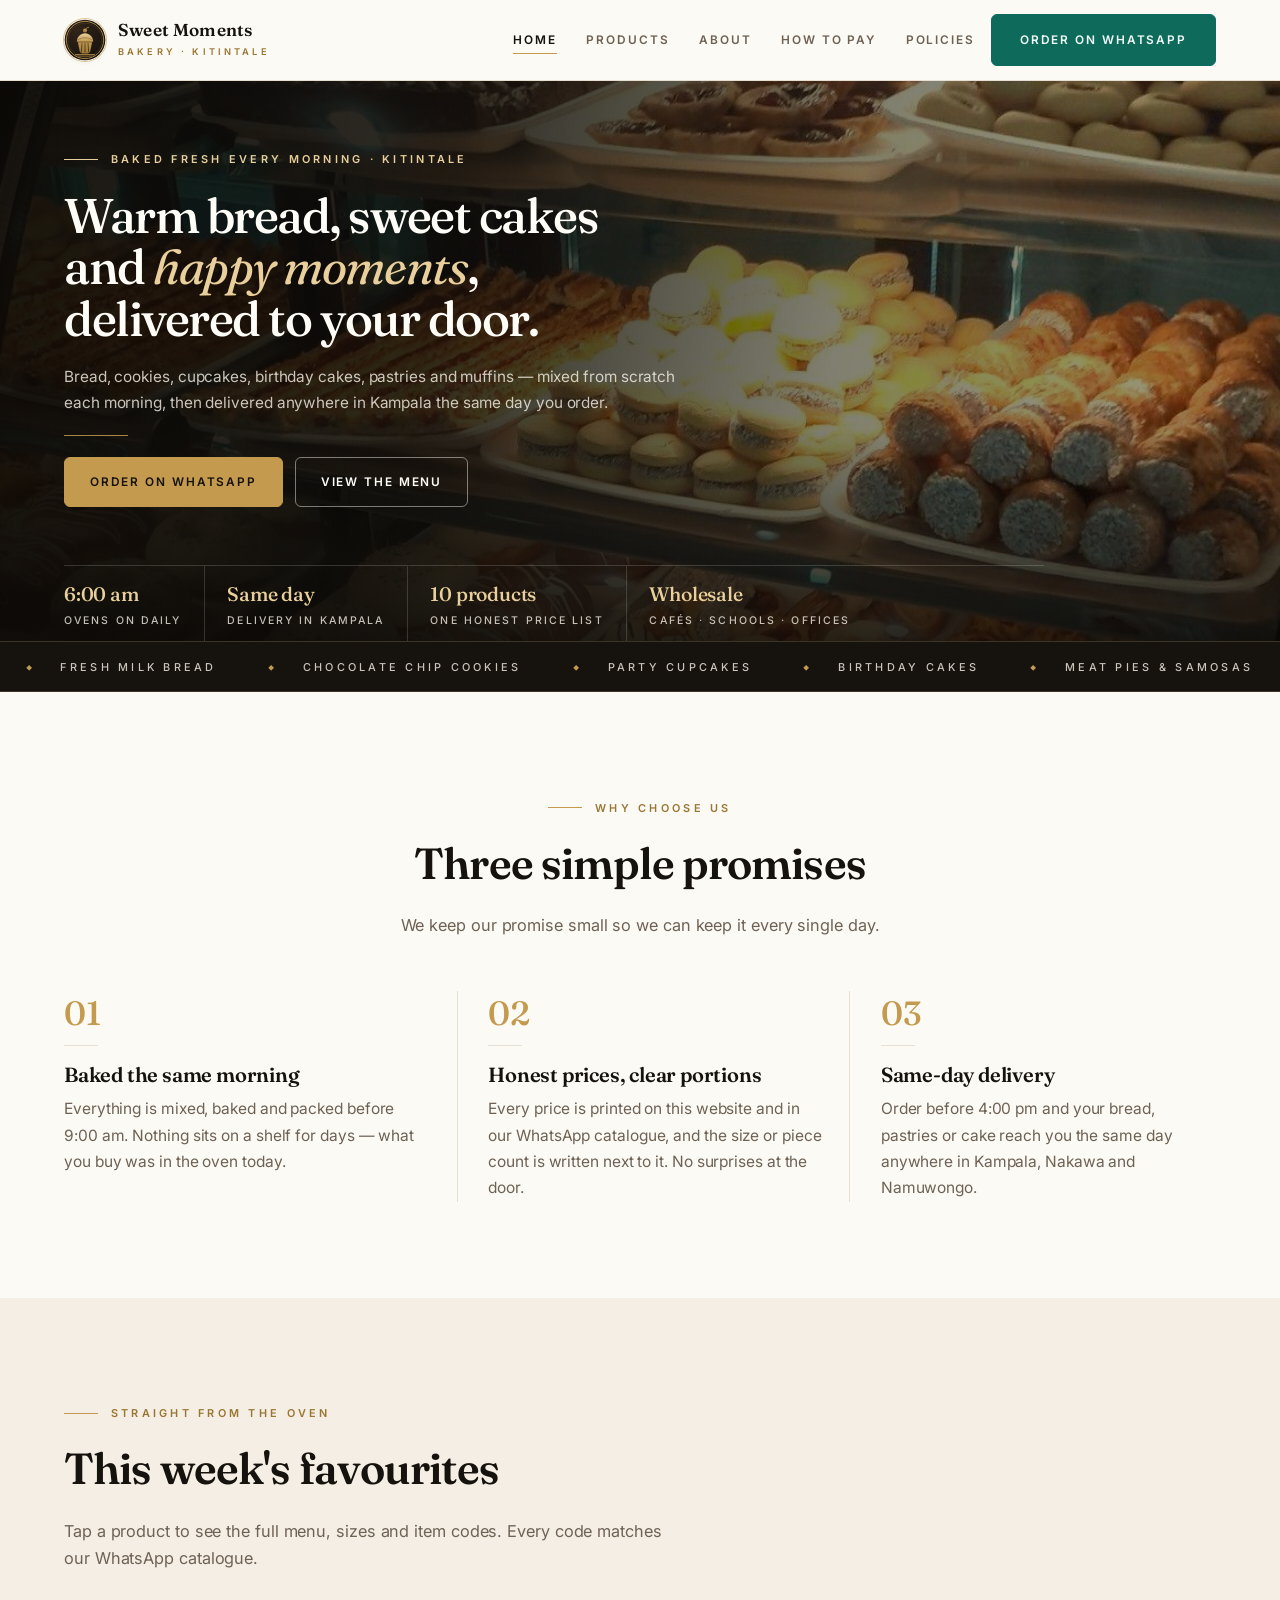
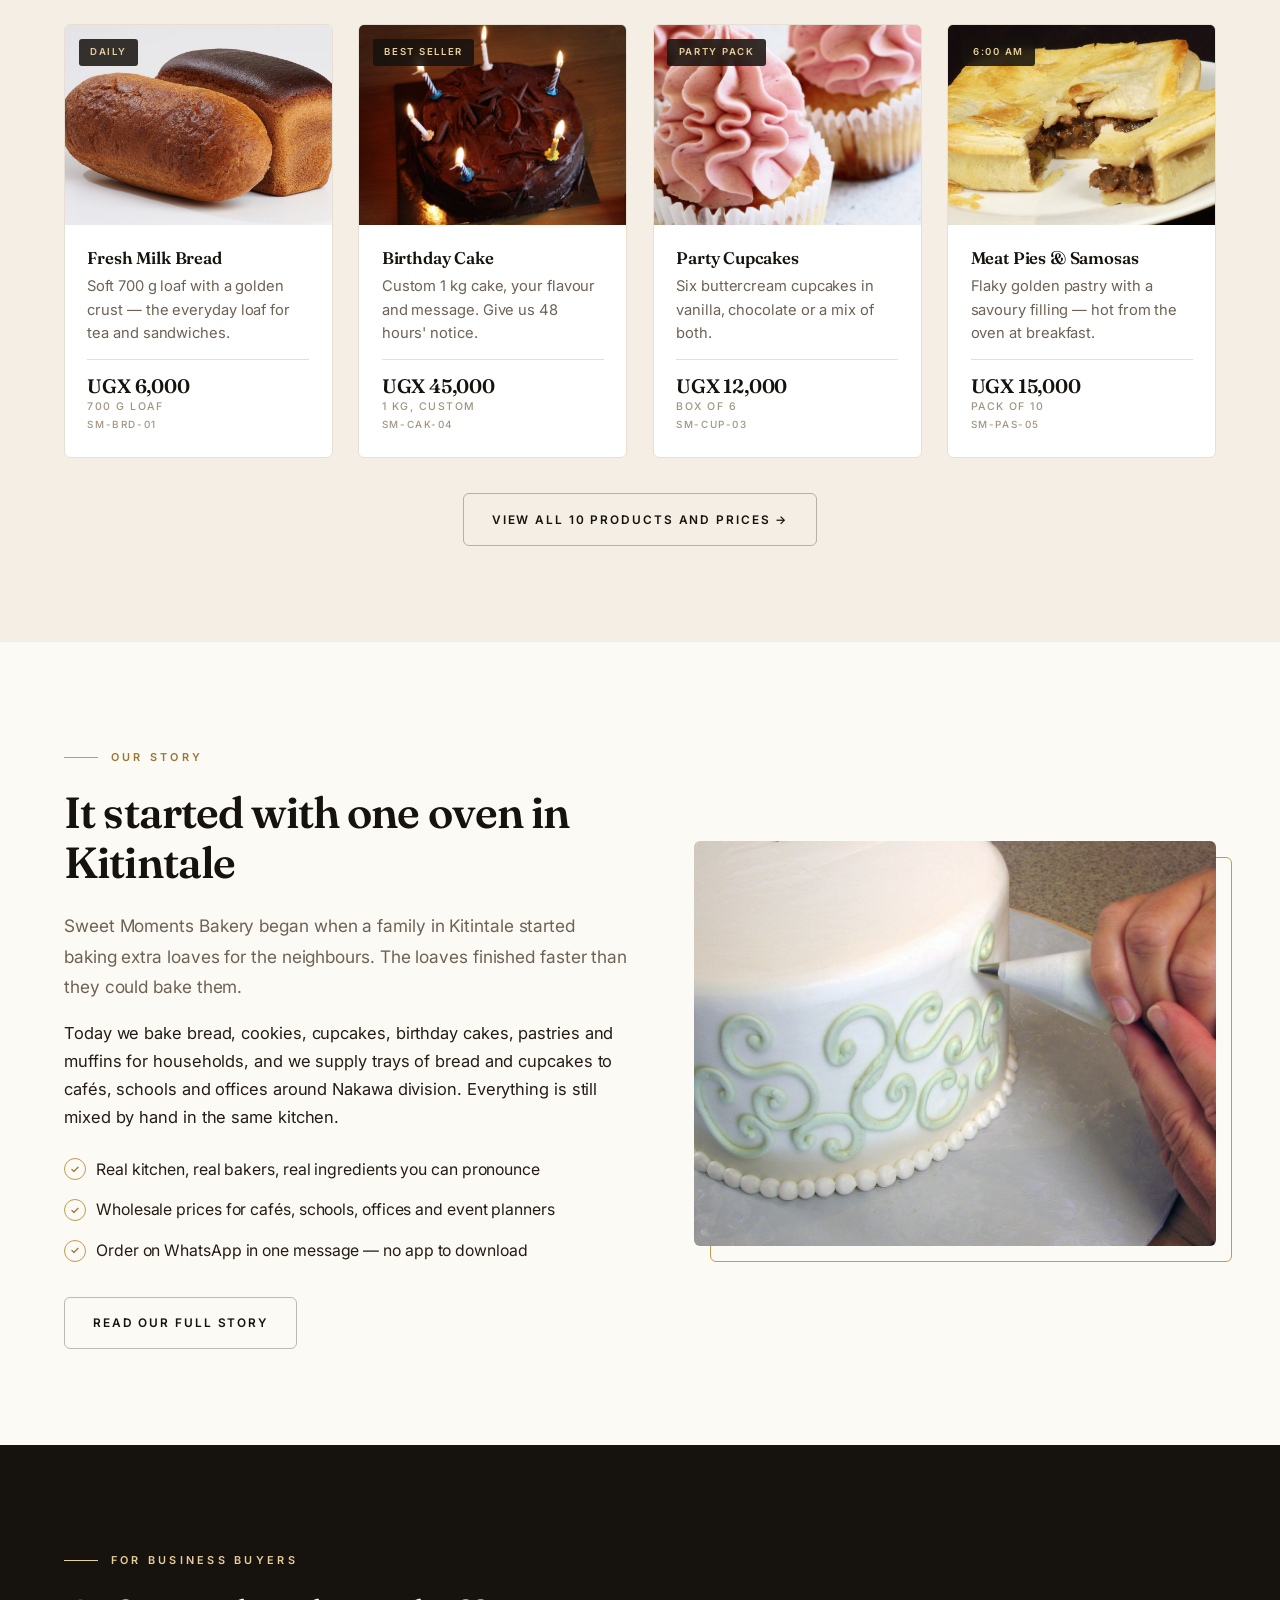
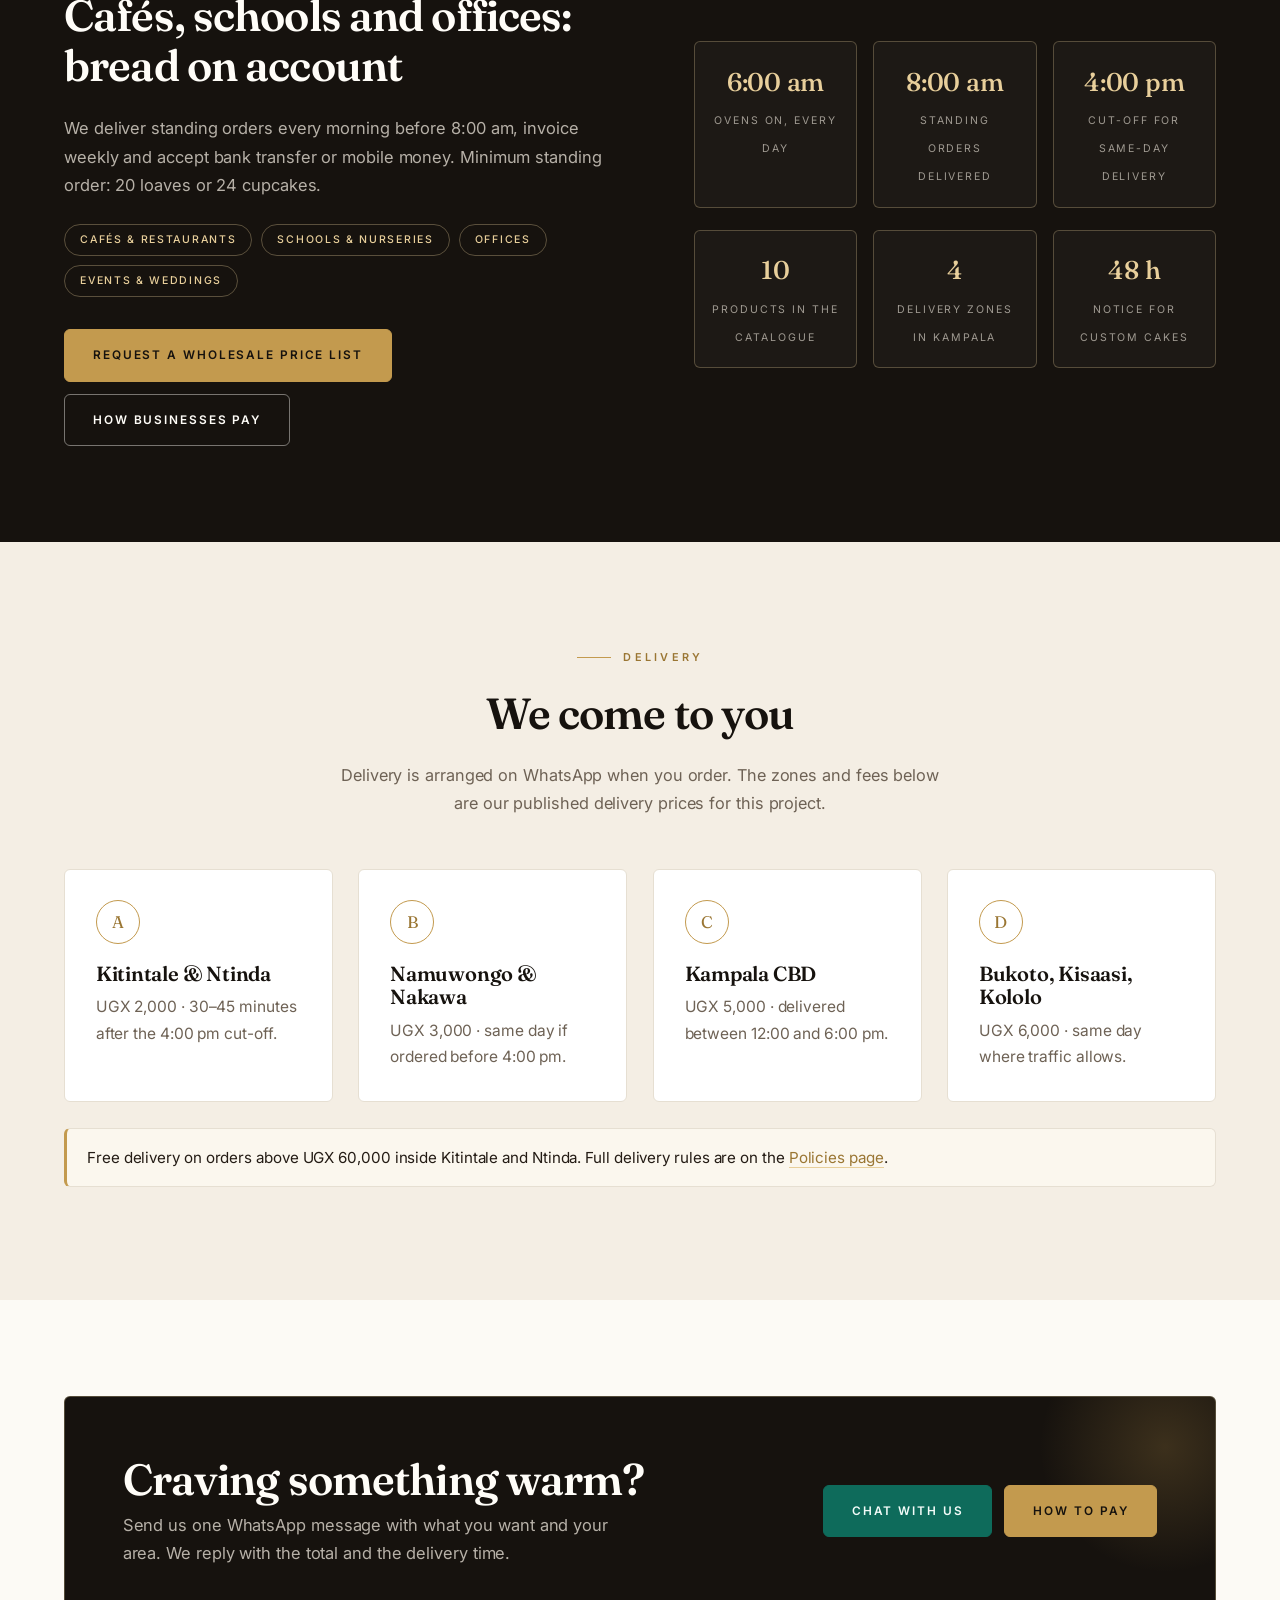
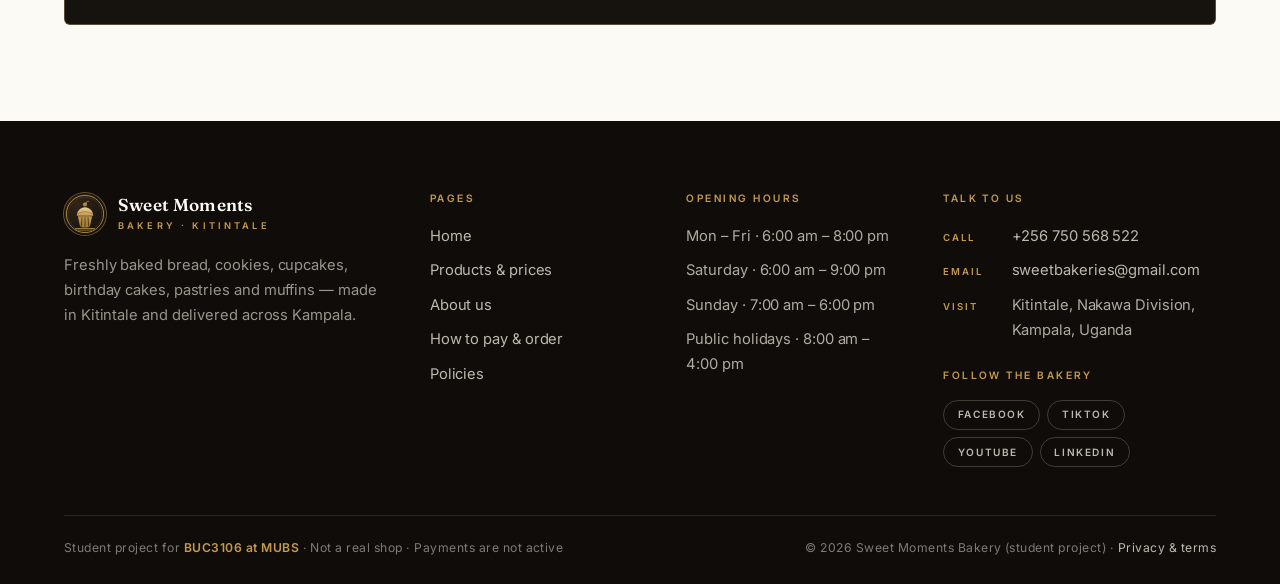
==== index.html @ cf7ef5d5 "Sweet Moments Bakery - BUC3106 capstone website (5 pages, CSS only)" ====
<!DOCTYPE html>
<!-- ============================================================
     SWEET MOMENTS BAKERY - HOME PAGE (index.html)
     Part of the BUC3106 E-Commerce Capstone Project, MUBS.
     Built with HTML + CSS only - no JavaScript.
     Styles live in style.css (linked in the <head> below).
============================================================ -->
<html lang="en">
<head>
  <meta charset="UTF-8">
  <meta name="viewport" content="width=device-width, initial-scale=1">
  <title>Sweet Moments Bakery | Fresh Bread, Cakes &amp; Pastries in Kitintale, Kampala</title>
  <meta name="description" content="Sweet Moments Bakery bakes fresh bread, cookies, cupcakes, birthday cakes, pastries and muffins daily in Kitintale, Kampala. Order on WhatsApp - delivery same day. Student project for BUC3106 at MUBS.">
  <link rel="icon" type="image/svg+xml" href="logo.svg">
  <!-- Google Fonts: Fraunces (display) + Inter (interface) -->
  <link rel="preconnect" href="https://fonts.googleapis.com">
  <link rel="preconnect" href="https://fonts.gstatic.com" crossorigin>
  <link href="https://fonts.googleapis.com/css2?family=Fraunces:ital,opsz,wght@0,9..144,400;0,9..144,500;0,9..144,600;1,9..144,400&family=Inter:wght@400;500;600;700&display=swap" rel="stylesheet">
  <!-- The one stylesheet for the whole site -->
  <link rel="stylesheet" href="style.css">
</head>
<body>

  <!-- ============ HEADER (same on all five pages) ============ -->
  <header class="header">
    <div class="container header__inner">
      <a class="brand" href="index.html">
        <img class="brand__mark" src="logo.svg" alt="Sweet Moments Bakery">
        <span><span class="brand__name">Sweet Moments</span><span class="brand__sub">Bakery · Kitintale</span></span>
      </a>

      <!-- Checkbox + label = mobile menu button, no JavaScript needed -->
      <input type="checkbox" id="nav-toggle" class="nav-toggle">
      <label for="nav-toggle" class="nav-toggle-label" aria-label="Open menu"><span class="burger"></span></label>

      <nav class="nav" aria-label="Main menu">
        <a href="index.html" class="active">Home</a>
        <a href="products.html">Products</a>
        <a href="about.html">About</a>
        <a href="pay.html">How to Pay</a>
        <a href="policies.html">Policies</a>
        <a class="btn btn--wa" href="https://wa.me/256750568522?text=Hello%20Sweet%20Moments%20Bakery%2C%20I%20would%20like%20to%20place%20an%20order" target="_blank" rel="noopener">Order on WhatsApp</a>
      </nav>
    </div>
  </header>

  <main>

    <!-- ============ HERO ============ -->
    <section class="hero">
      <img class="hero__bg" src="images/banner.jpg" alt="The Sweet Moments Bakery display case filled with fresh pastries, doughnuts and cream buns">
      <div class="container">
        <div class="hero__inner">
          <span class="eyebrow hero__eyebrow">Baked fresh every morning · Kitintale</span>
          <h1>Warm bread, sweet cakes and <em>happy moments</em>, delivered to your door.</h1>
          <p class="hero__lead">Bread, cookies, cupcakes, birthday cakes, pastries and muffins — mixed from scratch each morning, then delivered anywhere in Kampala the same day you order.</p>
          <div class="hero__rule"></div>

          <div class="btn-row">
            <a class="btn btn--gold" href="https://wa.me/256750568522?text=Hello%20Sweet%20Moments%20Bakery%2C%20I%20would%20like%20to%20place%20an%20order" target="_blank" rel="noopener">Order on WhatsApp</a>
            <a class="btn btn--light" href="products.html">View the menu</a>
          </div>
        </div>

        <div class="hero__facts">
          <span><b>6:00 am</b>Ovens on daily</span>
          <span><b>Same day</b>Delivery in Kampala</span>
          <span><b>10 products</b>One honest price list</span>
          <span><b>Wholesale</b>Cafés · schools · offices</span>
        </div>
      </div>
    </section>

    <!-- ============ MOVING RIBBON ============ -->
    <div class="marquee" aria-hidden="true">
      <div class="marquee__track">
        <span>Fresh milk bread</span><span>Chocolate chip cookies</span><span>Party cupcakes</span><span>Birthday cakes</span><span>Meat pies &amp; samosas</span><span>Blueberry muffins</span><span>Warm mandazi</span><span>Red velvet cake</span>
        <span>Fresh milk bread</span><span>Chocolate chip cookies</span><span>Party cupcakes</span><span>Birthday cakes</span><span>Meat pies &amp; samosas</span><span>Blueberry muffins</span><span>Warm mandazi</span><span>Red velvet cake</span>
      </div>
    </div>

    <!-- ============ THREE REASONS TO CHOOSE US ============ -->
    <section class="section">
      <div class="container">
        <div class="section-head center">
          <span class="eyebrow">Why choose us</span>
          <h2>Three simple promises</h2>
          <p>We keep our promise small so we can keep it every single day.</p>
        </div>

        <div class="grid grid--features">
          <article class="feature">
            <span class="num">01</span>
            <h3>Baked the same morning</h3>
            <p>Everything is mixed, baked and packed before 9:00 am. Nothing sits on a shelf for days — what you buy was in the oven today.</p>
          </article>
          <article class="feature">
            <span class="num">02</span>
            <h3>Honest prices, clear portions</h3>
            <p>Every price is printed on this website and in our WhatsApp catalogue, and the size or piece count is written next to it. No surprises at the door.</p>
          </article>
          <article class="feature">
            <span class="num">03</span>
            <h3>Same-day delivery</h3>
            <p>Order before 4:00 pm and your bread, pastries or cake reach you the same day anywhere in Kampala, Nakawa and Namuwongo.</p>
          </article>
        </div>
      </div>
    </section>

    <!-- ============ FEATURED PRODUCTS ============ -->
    <section class="section section--sand">
      <div class="container">
        <div class="section-head">
          <span class="eyebrow">Straight from the oven</span>
          <h2>This week's favourites</h2>
          <p>Tap a product to see the full menu, sizes and item codes. Every code matches our WhatsApp catalogue.</p>
        </div>

        <div class="grid grid--4">
          <article class="product">
            <div class="product__media">
              <span class="product__tag">Daily</span>
              <img src="images/product1.jpg" alt="A sliced loaf of fresh milk bread on a wooden board" loading="lazy">
            </div>
            <div class="product__body">
              <h3>Fresh Milk Bread</h3>
              <p>Soft 700 g loaf with a golden crust — the everyday loaf for tea and sandwiches.</p>
              <div class="product__foot">
                <span class="price">UGX 6,000 <small>700 g loaf</small></span>
                <span class="code">SM-BRD-01</span>
              </div>
            </div>
          </article>

          <article class="product">
            <div class="product__media">
              <span class="product__tag">Best seller</span>
              <img src="images/product4.jpg" alt="A decorated birthday cake with chocolate drip and strawberries" loading="lazy">
            </div>
            <div class="product__body">
              <h3>Birthday Cake</h3>
              <p>Custom 1 kg cake, your flavour and message. Give us 48 hours' notice.</p>
              <div class="product__foot">
                <span class="price">UGX 45,000 <small>1 kg, custom</small></span>
                <span class="code">SM-CAK-04</span>
              </div>
            </div>
          </article>

          <article class="product">
            <div class="product__media">
              <span class="product__tag">Party pack</span>
              <img src="images/product3.jpg" alt="Six frosted cupcakes with swirled buttercream" loading="lazy">
            </div>
            <div class="product__body">
              <h3>Party Cupcakes</h3>
              <p>Six buttercream cupcakes in vanilla, chocolate or a mix of both.</p>
              <div class="product__foot">
                <span class="price">UGX 12,000 <small>box of 6</small></span>
                <span class="code">SM-CUP-03</span>
              </div>
            </div>
          </article>

          <article class="product">
            <div class="product__media">
              <span class="product__tag">6:00 am</span>
              <img src="images/product5.jpg" alt="Golden meat pies and samosas on a wooden board" loading="lazy">
            </div>
            <div class="product__body">
              <h3>Meat Pies &amp; Samosas</h3>
              <p>Flaky golden pastry with a savoury filling — hot from the oven at breakfast.</p>
              <div class="product__foot">
                <span class="price">UGX 15,000 <small>pack of 10</small></span>
                <span class="code">SM-PAS-05</span>
              </div>
            </div>
          </article>
        </div>

        <div class="btn-row" style="justify-content:center; margin-top:2.2rem;">
          <a class="btn btn--ghost" href="products.html">View all 10 products and prices →</a>
        </div>
      </div>
    </section>

    <!-- ============ OUR STORY (short) ============ -->
    <section class="section">
      <div class="container split">
        <div>
          <span class="eyebrow">Our story</span>
          <h2>It started with one oven in Kitintale</h2>
          <p class="lead">Sweet Moments Bakery began when a family in Kitintale started baking extra loaves for the neighbours. The loaves finished faster than they could bake them.</p>
          <p>Today we bake bread, cookies, cupcakes, birthday cakes, pastries and muffins for households, and we supply trays of bread and cupcakes to cafés, schools and offices around Nakawa division. Everything is still mixed by hand in the same kitchen.</p>
          <ul class="checklist">
            <li>Real kitchen, real bakers, real ingredients you can pronounce</li>
            <li>Wholesale prices for cafés, schools, offices and event planners</li>
            <li>Order on WhatsApp in one message — no app to download</li>
          </ul>
          <div class="btn-row">
            <a class="btn btn--ghost" href="about.html">Read our full story</a>
          </div>
        </div>
        <div class="frame">
          <img src="images/about.jpg" alt="A baker piping buttercream onto a birthday cake in the Sweet Moments kitchen">
        </div>
      </div>
    </section>

    <!-- ============ FOR BUSINESS CUSTOMERS ============ -->
    <section class="section section--ink">
      <div class="container">
        <div class="split">
          <div>
            <span class="eyebrow">For business buyers</span>
            <h2>Cafés, schools and offices: bread on account</h2>
            <p>We deliver standing orders every morning before 8:00 am, invoice weekly and accept bank transfer or mobile money. Minimum standing order: 20 loaves or 24 cupcakes.</p>
            <div class="badge-line">
              <span>Cafés &amp; restaurants</span>
              <span>Schools &amp; nurseries</span>
              <span>Offices</span>
              <span>Events &amp; weddings</span>
            </div>
            <div class="btn-row">
              <a class="btn btn--wa" href="https://wa.me/256750568522?text=Hello%20Sweet%20Moments%20Bakery%2C%20I%20would%20like%20a%20wholesale%20quotation" target="_blank" rel="noopener">Request a wholesale price list</a>
              <a class="btn btn--ghost" href="pay.html">How businesses pay</a>
            </div>
          </div>
          <div>
            <div class="stat-row">
              <div class="stat"><b>6:00 am</b><span>Ovens on, every day</span></div>
              <div class="stat"><b>8:00 am</b><span>Standing orders delivered</span></div>
              <div class="stat"><b>4:00 pm</b><span>Cut-off for same-day delivery</span></div>
            </div>
            <div class="stat-row">
              <div class="stat"><b>10</b><span>Products in the catalogue</span></div>
              <div class="stat"><b>4</b><span>Delivery zones in Kampala</span></div>
              <div class="stat"><b>48 h</b><span>Notice for custom cakes</span></div>
            </div>
          </div>
        </div>
      </div>
    </section>

    <!-- ============ DELIVERY ============ -->
    <section class="section section--sand">
      <div class="container">
        <div class="section-head center">
          <span class="eyebrow">Delivery</span>
          <h2>We come to you</h2>
          <p>Delivery is arranged on WhatsApp when you order. The zones and fees below are our published delivery prices for this project.</p>
        </div>
        <div class="grid grid--4">
          <article class="card"><span class="zone">A</span><h3>Kitintale &amp; Ntinda</h3><p>UGX 2,000 · 30–45 minutes after the 4:00 pm cut-off.</p></article>
          <article class="card"><span class="zone">B</span><h3>Namuwongo &amp; Nakawa</h3><p>UGX 3,000 · same day if ordered before 4:00 pm.</p></article>
          <article class="card"><span class="zone">C</span><h3>Kampala CBD</h3><p>UGX 5,000 · delivered between 12:00 and 6:00 pm.</p></article>
          <article class="card"><span class="zone">D</span><h3>Bukoto, Kisaasi, Kololo</h3><p>UGX 6,000 · same day where traffic allows.</p></article>
        </div>
        <p class="note" style="margin-top:1.6rem;">Free delivery on orders above UGX 60,000 inside Kitintale and Ntinda. Full delivery rules are on the <a href="policies.html">Policies page</a>.</p>
      </div>
    </section>

    <!-- ============ CALL TO ACTION ============ -->
    <section class="section">
      <div class="container">
        <div class="cta">
          <div>
            <h2>Craving something warm?</h2>
            <p>Send us one WhatsApp message with what you want and your area. We reply with the total and the delivery time.</p>
          </div>
          <div class="btn-row" style="margin-top:0;">
            <a class="btn btn--wa" href="https://wa.me/256750568522?text=Hello%20Sweet%20Moments%20Bakery%2C%20I%20would%20like%20to%20place%20an%20order" target="_blank" rel="noopener">Chat with us</a>
            <a class="btn btn--gold" href="pay.html">How to pay</a>
          </div>
        </div>
      </div>
    </section>

  </main>

  <!-- ============ FOOTER (same on all five pages) ============ -->
  <footer class="footer">
    <div class="container">
      <div class="footer__grid">
        <div>
          <a class="brand" href="index.html">
            <img class="brand__mark" src="logo.svg" alt="Sweet Moments Bakery">
            <span><span class="brand__name">Sweet Moments</span><span class="brand__sub">Bakery · Kitintale</span></span>
          </a>
          <p>Freshly baked bread, cookies, cupcakes, birthday cakes, pastries and muffins — made in Kitintale and delivered across Kampala.</p>
        </div>
        <div>
          <h4>Pages</h4>
          <ul>
            <li><a href="index.html">Home</a></li>
            <li><a href="products.html">Products &amp; prices</a></li>
            <li><a href="about.html">About us</a></li>
            <li><a href="pay.html">How to pay &amp; order</a></li>
            <li><a href="policies.html">Policies</a></li>
          </ul>
        </div>
        <div>
          <h4>Opening hours</h4>
          <ul>
            <li>Mon – Fri · 6:00 am – 8:00 pm</li>
            <li>Saturday · 6:00 am – 9:00 pm</li>
            <li>Sunday · 7:00 am – 6:00 pm</li>
            <li>Public holidays · 8:00 am – 4:00 pm</li>
          </ul>
        </div>
        <div>
          <h4>Talk to us</h4>
          <ul class="contact-list">
            <li><span class="k">Call</span> <a href="https://wa.me/256750568522" target="_blank" rel="noopener">+256 750 568 522</a></li>
            <li><span class="k">Email</span> <a href="mailto:sweetbakeries@gmail.com">sweetbakeries@gmail.com</a></li>
            <li><span class="k">Visit</span> Kitintale, Nakawa Division, Kampala, Uganda</li>
          </ul>
          <h4 class="spaced">Follow the bakery</h4>
          <div class="social-row">
            <a href="https://www.facebook.com/SweetMomentsBakeryUG" target="_blank" rel="noopener">Facebook</a>
            <a href="https://www.tiktok.com/@sweetmoments.ug" target="_blank" rel="noopener">TikTok</a>
            <a href="https://www.youtube.com/@SweetMomentsBakeryUG" target="_blank" rel="noopener">YouTube</a>
            <a href="https://www.linkedin.com/company/sweet-moments-bakery" target="_blank" rel="noopener">LinkedIn</a>
          </div>
        </div>
      </div>

      <div class="footer__bottom">
        <span>Student project for <strong>BUC3106 at MUBS</strong> · Not a real shop · Payments are not active</span>
        <span>© 2026 Sweet Moments Bakery (student project) · <a href="policies.html">Privacy &amp; terms</a></span>
      </div>
    </div>
  </footer>

</body>
</html>
---- style.css ----
/* =============================================================
   SWEET MOMENTS BAKERY — style.css  (premium design system)

   PALETTE      ink #16120E · espresso #241C15 · champagne gold #C39A4E
                ivory #FCFAF5 · sand #F4EEE4 · hairline #E6DFD2
   TYPE         Fraunces (display) · Inter (interface)
   STRUCTURE    1. Tokens  2. Base  3. Header  4. Buttons  5. Hero
                6. Sections & cards  7. Products  8. Tables  9. Pay
                10. Policies  11. CTA & footer  12. Responsive
   NO JAVASCRIPT anywhere in this site.
   ============================================================= */

/* ---------- 1. TOKENS ---------- */
:root {
  --ink: #16120e;
  --espresso: #241c15;
  --gold: #c39a4e;
  --gold-deep: #9a7633;
  --gold-soft: #e8cf9b;
  --ivory: #fcfaf5;
  --sand: #f4eee4;
  --white: #ffffff;
  --line: #e6dfd2;
  --line-dark: rgba(232, 207, 155, .28);
  --text: #241c15;
  --muted: #6e6255;
  --muted-light: #a2957f;
  --wa: #0e6b5b;
  --wa-hover: #128c7e;

  --radius: 6px;
  --shadow-sm: 0 2px 6px -2px rgba(22, 18, 14, .10);
  --shadow: 0 24px 50px -34px rgba(22, 18, 14, .55);
  --max: 1200px;

  --display: "Fraunces", "Playfair Display", Georgia, "Times New Roman", serif;
  --sans: "Inter", "Segoe UI", system-ui, -apple-system, Arial, sans-serif;
}

/* ---------- 2. BASE ---------- */
* { box-sizing: border-box; }

html { scroll-behavior: smooth; -webkit-text-size-adjust: 100%; }

body {
  margin: 0;
  background: var(--ivory);
  color: var(--text);
  font-family: var(--sans);
  font-size: 16.5px;
  line-height: 1.7;
  font-weight: 400;
  letter-spacing: -0.005em;
  -webkit-font-smoothing: antialiased;
  text-rendering: optimizeLegibility;
}

img { max-width: 100%; display: block; }

a { color: inherit; text-decoration: none; }

h1, h2, h3, h4 {
  font-family: var(--display);
  color: var(--ink);
  font-weight: 600;
  line-height: 1.14;
  letter-spacing: -0.02em;
  margin: 0 0 .55em;
  font-variation-settings: "opsz" 40;
}
h1 { font-size: clamp(2.4rem, 5.2vw, 4.3rem); }
h2 { font-size: clamp(1.85rem, 3.4vw, 2.75rem); }
h3 { font-size: clamp(1.12rem, 1.6vw, 1.32rem); letter-spacing: -0.01em; }
p  { margin: 0 0 1.05rem; }

.container { width: min(var(--max), 90%); margin-inline: auto; }

.section { padding: clamp(64px, 7.5vw, 112px) 0; }
.section--sand { background: var(--sand); }
.section--ink { background: var(--ink); color: #efe8dd; }
.section--ink h2, .section--ink h3 { color: #fffdf8; }
.section--ink p { color: rgba(239, 232, 221, .74); }

/* eyebrow: gold small-caps with a leading rule */
.eyebrow {
  display: inline-flex;
  align-items: center;
  gap: .8rem;
  font-size: .68rem;
  letter-spacing: .3em;
  text-transform: uppercase;
  font-weight: 600;
  color: var(--gold-deep);
  margin-bottom: 1.35rem;
}
.eyebrow::before {
  content: "";
  width: 34px;
  height: 1px;
  background: var(--gold);
}
.section--ink .eyebrow { color: var(--gold-soft); }
.section--ink .eyebrow::before { background: var(--gold-soft); }
.center .eyebrow { justify-content: center; }

.section-head { max-width: 620px; margin-bottom: clamp(2rem, 4vw, 3.4rem); }
.section-head p { color: var(--muted); font-size: 1.02rem; margin-bottom: 0; }
.section--ink .section-head p { color: rgba(239, 232, 221, .72); }
.center { text-align: center; margin-inline: auto; }

.lead { font-size: 1.08rem; color: var(--muted); line-height: 1.75; }
.center .lead, .section-head.center { margin-inline: auto; }

/* numerals used instead of icons */
.num {
  display: block;
  font-family: var(--display);
  font-size: 2.1rem;
  font-weight: 500;
  color: var(--gold);
  line-height: 1;
  margin-bottom: 1.1rem;
  letter-spacing: 0;
}
.num::after {
  content: "";
  display: block;
  width: 34px;
  height: 1px;
  background: var(--line);
  margin-top: .85rem;
}
.section--ink .num::after { background: var(--line-dark); }

/* notes / chips */
.note {
  background: #fbf7ee;
  border: 1px solid var(--line);
  border-left: 3px solid var(--gold);
  border-radius: var(--radius);
  padding: 1rem 1.25rem;
  font-size: .95rem;
  color: var(--espresso);
}
.note a { color: var(--gold-deep); border-bottom: 1px solid var(--gold-soft); }
.section--ink .note {
  background: rgba(255, 255, 255, .05);
  border-color: var(--line-dark);
  border-left-color: var(--gold);
  color: #efe8dd;
}
.sample {
  display: inline-block;
  border: 1px solid var(--gold);
  color: var(--gold-deep);
  background: rgba(195, 154, 78, .08);
  font-size: .62rem;
  font-weight: 600;
  letter-spacing: .16em;
  text-transform: uppercase;
  padding: .1rem .45rem;
  border-radius: 3px;
  vertical-align: middle;
  line-height: 1.5;
}
.sample--alert { border-color: #c98b6b; color: #9c5334; background: rgba(201, 139, 107, .08); }

/* ---------- 3. HEADER ---------- */
.header {
  position: sticky;
  top: 0;
  z-index: 60;
  background: rgba(252, 250, 245, .88);
  backdrop-filter: saturate(180%) blur(14px);
  -webkit-backdrop-filter: saturate(180%) blur(14px);
  border-bottom: 1px solid var(--line);
}
.header__inner {
  display: flex;
  align-items: center;
  gap: 1.2rem;
  padding: .85rem 0;
  min-height: 72px;
}
.brand {
  display: flex;
  align-items: center;
  gap: .75rem;
  color: var(--ink);
}
.brand__mark {
  width: 42px;
  height: 42px;
  flex: none;
  border-radius: 50%;
  box-shadow: 0 0 0 1px rgba(195, 154, 78, .55), var(--shadow-sm);
}
.brand__name {
  font-family: var(--display);
  font-weight: 600;
  font-size: 1.08rem;
  letter-spacing: .01em;
  line-height: 1.1;
  display: block;
}
.brand__sub {
  display: block;
  font-family: var(--sans);
  font-size: .58rem;
  letter-spacing: .34em;
  text-transform: uppercase;
  color: var(--gold-deep);
  font-weight: 600;
  margin-top: .28rem;
}

.nav { margin-left: auto; display: flex; align-items: center; gap: .15rem; }
.nav a:not(.btn) {
  position: relative;
  padding: .55rem .85rem;
  font-size: .74rem;
  font-weight: 600;
  letter-spacing: .16em;
  text-transform: uppercase;
  color: var(--muted);
  transition: color .2s ease;
}
.nav a:not(.btn)::after {
  content: "";
  position: absolute;
  left: .85rem; right: .85rem; bottom: .3rem;
  height: 1px;
  background: var(--gold);
  transform: scaleX(0);
  transform-origin: left;
  transition: transform .28s ease;
}
.nav a:not(.btn):hover { color: var(--ink); }
.nav a:not(.btn):hover::after,
.nav a:not(.btn).active::after { transform: scaleX(1); }
.nav a:not(.btn).active { color: var(--ink); }

.nav-toggle { display: none; }
.nav-toggle-label {
  display: none;
  margin-left: auto;
  width: 46px; height: 46px;
  border: 1px solid var(--line);
  border-radius: var(--radius);
  background: var(--white);
  color: var(--ink);
  cursor: pointer;
  place-items: center;
}
/* CSS-drawn hamburger — no icon font, no JavaScript */
.burger {
  display: block;
  width: 18px;
  height: 13px;
  background:
    linear-gradient(currentColor 0 0) top    / 100% 1.5px no-repeat,
    linear-gradient(currentColor 0 0) center / 100% 1.5px no-repeat,
    linear-gradient(currentColor 0 0) bottom / 100% 1.5px no-repeat;
  transition: transform .25s ease;
}
.nav-toggle:checked ~ .nav-toggle-label .burger { transform: rotate(90deg); }

/* ---------- 4. BUTTONS ---------- */
.btn {
  display: inline-flex;
  align-items: center;
  justify-content: center;
  gap: .6rem;
  padding: .95rem 1.75rem;
  border: 1px solid transparent;
  border-radius: var(--radius);
  font-family: var(--sans);
  font-size: .74rem;
  font-weight: 600;
  letter-spacing: .16em;
  text-transform: uppercase;
  cursor: pointer;
  transition: background .25s ease, color .25s ease, border-color .25s ease,
              transform .25s ease, box-shadow .25s ease;
  white-space: nowrap;
}
.btn:hover { transform: translateY(-2px); }

.btn--gold { background: var(--gold); color: var(--ink); border-color: var(--gold); }
.btn--gold:hover { background: var(--gold-soft); border-color: var(--gold-soft); box-shadow: var(--shadow); }

.btn--wa { background: var(--wa); color: #f2fbf8; border-color: var(--wa); }
.btn--wa:hover { background: var(--wa-hover); border-color: var(--wa-hover); box-shadow: var(--shadow); }

.btn--ink { background: var(--ink); color: var(--ivory); border-color: var(--ink); }
.btn--ink:hover { background: var(--gold); border-color: var(--gold); color: var(--ink); }

.btn--ghost { background: transparent; color: var(--ink); border-color: rgba(22, 18, 14, .28); }
.btn--ghost:hover { background: var(--ink); color: var(--ivory); border-color: var(--ink); }

.btn--light { background: transparent; color: #fffdf8; border-color: rgba(255, 253, 248, .45); }
.btn--light:hover { background: #fffdf8; color: var(--ink); border-color: #fffdf8; }

/* ghost buttons must stay visible on the ink sections and the CTA band */
.section--ink .btn--ghost, .cta .btn--ghost {
  color: #fffdf8;
  border-color: rgba(255, 253, 248, .42);
}
.section--ink .btn--ghost:hover, .cta .btn--ghost:hover {
  background: #fffdf8;
  color: var(--ink);
  border-color: #fffdf8;
}
.section--ink .btn--wa { background: var(--gold); border-color: var(--gold); color: var(--ink); }
.section--ink .btn--wa:hover { background: var(--gold-soft); border-color: var(--gold-soft); }

.btn--sm { padding: .7rem 1.2rem; font-size: .68rem; }
.btn--block { width: 100%; }

.btn-row { display: flex; flex-wrap: wrap; gap: .75rem; margin-top: 2rem; }
.btn-row--center { justify-content: flex-start; }

/* ---------- 5. HERO ---------- */
.hero {
  position: relative;
  display: grid;
  align-items: center;
  min-height: min(56vh, 500px);
  background: #0f0b08;
  overflow: hidden;
}
.hero__bg {
  position: absolute;
  inset: 0;
  width: 100%;
  height: 100%;
  object-fit: cover;
  object-position: center 42%;
}
.hero::after {
  content: "";
  position: absolute;
  inset: 0;
  background:
    linear-gradient(100deg, rgba(12, 9, 6, .95) 0%, rgba(12, 9, 6, .86) 34%,
                    rgba(12, 9, 6, .52) 64%, rgba(12, 9, 6, .38) 100%),
    linear-gradient(to top, rgba(12, 9, 6, .78) 0%, rgba(12, 9, 6, 0) 38%);
}
.hero__inner {
  position: relative;
  z-index: 2;
  padding: clamp(38px, 4.6vw, 62px) 0 clamp(20px, 2.6vw, 34px);
  max-width: 680px;
  color: #f7f1e7;
}
.hero__eyebrow { color: var(--gold-soft); }
.hero__eyebrow::before { background: var(--gold-soft); }

.hero h1 {
  color: #fffdf8;
  font-weight: 500;
  font-size: clamp(2.05rem, 3.8vw, 3.1rem);
  line-height: 1.06;
  letter-spacing: -0.03em;
  text-wrap: balance;
  margin-bottom: .4em;
}
.hero h1 em {
  font-style: italic;
  font-weight: 400;
  color: var(--gold-soft);
}
.hero__lead {
  color: rgba(247, 241, 231, .8);
  font-size: clamp(.96rem, 1.05vw, 1.03rem);
  max-width: 620px;
  margin-top: .9rem;
  margin-bottom: 0;
}
.hero__rule {
  width: 64px;
  height: 1px;
  background: var(--gold);
  margin: 1.15rem 0 0;
  opacity: .85;
}
.hero .btn-row { margin-top: 1.35rem; }
.hero .btn { padding: .85rem 1.55rem; }
.hero__facts {
  position: relative;
  z-index: 2;
  display: flex;
  flex-wrap: wrap;
  gap: 0;
  border-top: 1px solid rgba(255, 253, 248, .16);
  margin-top: clamp(1.2rem, 2vw, 1.9rem);
  max-width: 980px;
}
.hero__facts span {
  padding: .7rem 1.4rem .7rem 0;
  margin-right: 1.4rem;
  border-right: 1px solid rgba(255, 253, 248, .16);
  font-size: .66rem;
  letter-spacing: .2em;
  text-transform: uppercase;
  color: rgba(247, 241, 231, .78);
  font-weight: 500;
}
.hero__facts span:last-child { border-right: 0; margin-right: 0; }
.hero__facts b {
  display: block;
  font-family: var(--display);
  font-size: 1.22rem;
  letter-spacing: -0.01em;
  text-transform: none;
  color: var(--gold-soft);
  font-weight: 500;
  margin-bottom: .1rem;
}

/* ribbon */
.marquee {
  background: var(--ink);
  color: rgba(247, 241, 231, .82);
  overflow: hidden;
  white-space: nowrap;
  padding: .95rem 0;
  font-size: .68rem;
  letter-spacing: .3em;
  text-transform: uppercase;
  font-weight: 500;
  border-top: 1px solid rgba(232, 207, 155, .18);
  border-bottom: 1px solid rgba(232, 207, 155, .18);
}
.marquee__track { display: inline-block; animation: slide 44s linear infinite; }
.marquee__track span { margin: 0 1.6rem; color: rgba(247, 241, 231, .8); }
.marquee__track span::before { content: "◆"; margin-right: 1.6rem; color: var(--gold); font-size: .55em; vertical-align: middle; }
@keyframes slide { from { transform: translateX(0); } to { transform: translateX(-50%); } }

/* ---------- 6. GRIDS, CARDS, SPLITS ---------- */
.grid { display: grid; gap: clamp(1.2rem, 2vw, 2rem); }
.grid--4 { grid-template-columns: repeat(4, 1fr); }
.grid--3 { grid-template-columns: repeat(3, 1fr); }
.grid--2 { grid-template-columns: repeat(2, 1fr); }
/* editorial 3-column features keep their dividers on tablets too */
.grid--features { grid-template-columns: repeat(3, 1fr); }

/* editorial feature columns (numbered, hairline separated) */
.feature {
  padding-top: .4rem;
}
.feature + .feature { border-left: 1px solid var(--line); padding-left: clamp(1.2rem, 2.4vw, 2.4rem); }
.feature h3 { margin-bottom: .6rem; }
.feature p { color: var(--muted); font-size: .97rem; margin-bottom: 0; }
@media (max-width: 860px) {
  .feature + .feature { border-left: 0; padding-left: 0; border-top: 1px solid var(--line); padding-top: 1.8rem; }
}

/* white card */
.card {
  background: var(--white);
  border: 1px solid var(--line);
  border-radius: var(--radius);
  padding: clamp(1.5rem, 2.4vw, 2rem);
  transition: transform .3s ease, box-shadow .3s ease, border-color .3s ease;
}
.card:hover { transform: translateY(-4px); border-color: var(--gold-soft); box-shadow: var(--shadow); }
.card p { color: var(--muted); font-size: .97rem; margin-bottom: 0; }
.card h3 { margin-bottom: .55rem; }
.section--ink .card {
  background: rgba(255, 255, 255, .04);
  border-color: var(--line-dark);
}
.section--ink .card p { color: rgba(239, 232, 221, .72); }
.section--ink .card:hover { border-color: var(--gold); }

/* split blocks */
.split {
  display: grid;
  grid-template-columns: 1.04fr .96fr;
  gap: clamp(2rem, 5vw, 4.5rem);
  align-items: center;
}
.frame { position: relative; }
.frame img {
  border-radius: var(--radius);
  position: relative;
  z-index: 2;
  width: 100%;
  object-fit: cover;
}
.frame::after {
  content: "";
  position: absolute;
  inset: 16px -16px -16px 16px;
  border: 1px solid var(--gold);
  border-radius: var(--radius);
  z-index: 1;
}
.frame--flip::after { inset: -16px 16px 16px -16px; }

.checklist { list-style: none; padding: 0; margin: 1.6rem 0 0; display: grid; gap: .85rem; }
.checklist li { position: relative; padding-left: 2rem; color: var(--text); font-size: .99rem; }
.checklist li::before {
  content: "✓";
  position: absolute;
  left: 0; top: .12rem;
  width: 20px; height: 20px;
  border: 1px solid var(--gold);
  border-radius: 50%;
  color: var(--gold-deep);
  font-size: .68rem;
  display: grid;
  place-items: center;
  font-weight: 600;
}
.section--ink .checklist li { color: rgba(239, 232, 221, .85); }
.section--ink .checklist li::before { color: var(--gold-soft); border-color: var(--gold); }

/* stats */
.stat-row { display: grid; grid-template-columns: repeat(3, 1fr); gap: 1rem; margin-top: 1.4rem; }
.stat {
  border: 1px solid var(--line-dark);
  border-radius: var(--radius);
  padding: 1.15rem 1rem;
  text-align: center;
  background: rgba(255, 255, 255, .03);
}
.stat b {
  display: block;
  font-family: var(--display);
  font-size: 1.6rem;
  font-weight: 500;
  color: var(--gold-soft);
  letter-spacing: -0.01em;
}
.stat span {
  font-size: .66rem;
  letter-spacing: .18em;
  text-transform: uppercase;
  color: rgba(239, 232, 221, .62);
}

.badge-line { display: flex; flex-wrap: wrap; gap: .55rem; margin-top: 1.6rem; }
.badge-line span {
  border: 1px solid rgba(232, 207, 155, .32);
  color: var(--gold-soft);
  border-radius: 999px;
  padding: .38rem .95rem;
  font-size: .66rem;
  letter-spacing: .16em;
  text-transform: uppercase;
  font-weight: 500;
}
.badge-line--dark span {
  border-color: var(--line);
  color: var(--gold-deep);
  background: var(--white);
}

/* zone badges (delivery) */
.zone {
  display: grid;
  place-items: center;
  width: 44px; height: 44px;
  border: 1px solid var(--gold);
  border-radius: 50%;
  font-family: var(--display);
  font-size: 1.05rem;
  color: var(--gold-deep);
  margin-bottom: 1.1rem;
}

/* WhatsApp catalogue call-out (Task 5 link) */
.catalogue-cta {
  display: flex;
  flex-wrap: wrap;
  align-items: center;
  justify-content: space-between;
  gap: 1.5rem;
  background: var(--white);
  border: 1px solid var(--line);
  border-left: 3px solid var(--gold);
  border-radius: var(--radius);
  padding: clamp(1.4rem, 3vw, 2.2rem);
  margin-top: 1.7rem;
}
.catalogue-cta h3 { margin-bottom: .4rem; }
.catalogue-cta p { color: var(--muted); font-size: .95rem; margin: 0; max-width: 640px; }
.catalogue-cta .eyebrow { margin-bottom: .7rem; }
.catalogue-cta .btn { flex: none; }

/* payment-choice + cryptocurrency notes (Task 7) */
.why-grid { display: grid; grid-template-columns: repeat(2, 1fr); gap: clamp(1.2rem, 2vw, 1.8rem); }
@media (max-width: 860px) { .why-grid { grid-template-columns: 1fr; } }

/* ---------- 7. PRODUCTS ---------- */
.product {
  display: flex;
  flex-direction: column;
  background: var(--white);
  border: 1px solid var(--line);
  border-radius: var(--radius);
  overflow: hidden;
  transition: transform .3s ease, box-shadow .3s ease, border-color .3s ease;
}
.product:hover { transform: translateY(-5px); border-color: var(--gold-soft); box-shadow: var(--shadow); }
.product__media { position: relative; aspect-ratio: 4 / 3; overflow: hidden; background: var(--sand); }
.product__media img { width: 100%; height: 100%; object-fit: cover; transition: transform .7s cubic-bezier(.2, .7, .3, 1); }
.product:hover .product__media img { transform: scale(1.05); }
.product__tag {
  position: absolute;
  top: .85rem; left: .85rem;
  background: rgba(22, 18, 14, .86);
  color: var(--gold-soft);
  font-size: .6rem;
  font-weight: 600;
  letter-spacing: .18em;
  text-transform: uppercase;
  padding: .34rem .7rem;
  border-radius: 3px;
  backdrop-filter: blur(4px);
}
.product__body { padding: 1.4rem 1.4rem 1.5rem; display: flex; flex-direction: column; gap: .5rem; flex: 1; }
.product__body h3 { margin: 0; }
.product__body p { color: var(--muted); font-size: .92rem; margin: 0; flex: 1; line-height: 1.6; }
.product__foot {
  display: flex;
  align-items: flex-end;
  justify-content: space-between;
  gap: .75rem;
  padding-top: .9rem;
  margin-top: .35rem;
  border-top: 1px solid var(--line);
}
.price {
  font-family: var(--display);
  font-size: 1.22rem;
  font-weight: 600;
  color: var(--ink);
  letter-spacing: -0.01em;
  line-height: 1.2;
}
.price small {
  display: block;
  font-family: var(--sans);
  font-size: .66rem;
  letter-spacing: .14em;
  text-transform: uppercase;
  color: var(--muted-light);
  font-weight: 500;
  margin-top: .2rem;
}
.code {
  font-size: .62rem;
  letter-spacing: .16em;
  text-transform: uppercase;
  color: var(--muted-light);
  font-weight: 500;
  white-space: nowrap;
}
.product .btn { margin-top: .9rem; }
/* product CTAs stay quiet until hover so the green does not take over the grid */
.product .btn--wa {
  background: transparent;
  color: var(--ink);
  border-color: rgba(22, 18, 14, .22);
}
.product .btn--wa:hover {
  background: var(--wa);
  border-color: var(--wa);
  color: #f2fbf8;
}

/* pure-CSS filters */
.catalog { position: relative; }
.catalog > input { position: absolute; width: 1px; height: 1px; opacity: 0; pointer-events: none; }
.catalog > label {
  display: inline-block;
  margin: 0 .5rem .8rem 0;
  padding: .6rem 1.15rem;
  border: 1px solid var(--line);
  border-radius: 999px;
  background: var(--white);
  font-size: .7rem;
  font-weight: 600;
  letter-spacing: .14em;
  text-transform: uppercase;
  color: var(--muted);
  cursor: pointer;
  transition: all .25s ease;
}
.catalog > label:hover { border-color: var(--gold); color: var(--ink); transform: translateY(-2px); }
.catalog > input:checked + label {
  background: var(--ink);
  border-color: var(--ink);
  color: var(--gold-soft);
}
#f-bread:checked  ~ .product-grid > .product:not(.product--bread),
#f-cake:checked   ~ .product-grid > .product:not(.product--cake),
#f-cookie:checked ~ .product-grid > .product:not(.product--cookie),
#f-pastry:checked ~ .product-grid > .product:not(.product--pastry) { display: none; }

.product-grid { display: grid; grid-template-columns: repeat(4, 1fr); gap: clamp(1.1rem, 1.8vw, 1.7rem); margin-top: 1.4rem; }
/* ten products sit as two tidy rows of five on wide screens */
@media (min-width: 1160px) {
  .product-grid { grid-template-columns: repeat(5, 1fr); }
  /* narrower cards: stack the price and the item code instead of squeezing them */
  .product__foot { flex-direction: column; align-items: flex-start; gap: .15rem; }
  .product__body h3 { font-size: 1.06rem; }
}

/* ---------- 8. TABLES ---------- */
.table-wrap {
  overflow-x: auto;
  border: 1px solid var(--line);
  border-radius: var(--radius);
  background: var(--white);
  -webkit-overflow-scrolling: touch;
}
table { width: 100%; border-collapse: collapse; font-size: .93rem; min-width: 520px; }
th, td { padding: .85rem 1.1rem; text-align: left; border-bottom: 1px solid var(--line); vertical-align: top; }
th {
  background: var(--ink);
  color: var(--gold-soft);
  font-family: var(--sans);
  font-size: .64rem;
  font-weight: 600;
  letter-spacing: .18em;
  text-transform: uppercase;
}
tbody tr:last-child td { border-bottom: 0; }
tbody tr:nth-child(even) td { background: #faf7f1; }
tbody tr:hover td { background: #f6f1e7; }
td.num { font-weight: 600; color: var(--ink); white-space: nowrap; font-family: var(--display); font-size: 1rem; }
/* table cells reuse the "num" class name — make sure they behave like cells,
   not like the editorial numerals used in cards */
td.num, th.num {
  display: table-cell;
  margin: 0;
  letter-spacing: 0;
  line-height: 1.5;
}
td.num::after, th.num::after { content: none; display: none; }
.section--ink .table-wrap { background: rgba(255, 255, 255, .04); border-color: var(--line-dark); }
.section--ink table { min-width: 480px; }
.section--ink td { border-color: var(--line-dark); color: rgba(239, 232, 221, .85); }
.section--ink tbody tr:nth-child(even) td { background: rgba(255, 255, 255, .03); }
.section--ink tbody tr:hover td { background: rgba(255, 255, 255, .06); }
.section--ink th { background: rgba(232, 207, 155, .14); color: var(--gold-soft); }

/* ---------- 9. HOW TO PAY ---------- */
.pay-grid { display: grid; grid-template-columns: repeat(2, 1fr); gap: clamp(1.2rem, 2vw, 1.8rem); }
.pay-card {
  background: var(--white);
  border: 1px solid var(--line);
  border-radius: var(--radius);
  overflow: hidden;
  transition: border-color .3s ease, box-shadow .3s ease, transform .3s ease;
}
.pay-card:hover { border-color: var(--gold-soft); box-shadow: var(--shadow); transform: translateY(-3px); }
.pay-card__head {
  display: flex;
  align-items: center;
  justify-content: space-between;
  gap: .75rem;
  padding: 1.05rem 1.4rem;
  background: var(--ink);
  border-bottom: 1px solid rgba(232, 207, 155, .22);
}
.pay-card__head h3 {
  margin: 0;
  color: #fffdf8;
  font-family: var(--sans);
  font-size: .74rem;
  font-weight: 600;
  letter-spacing: .18em;
  text-transform: uppercase;
}
.pay-card__head .method {
  font-family: var(--display);
  font-size: 1.12rem;
  letter-spacing: -0.01em;
  color: var(--gold-soft);
  text-transform: none;
  display: block;
  margin-top: .3rem;
  font-weight: 500;
}
/* the "need help" card is the friendly one — gold band instead of ink */
.pay-card__head--gold {
  background: linear-gradient(120deg, var(--gold) 0%, var(--gold-soft) 100%);
  border-bottom-color: rgba(22, 18, 14, .18);
}
.pay-card__head--gold h3 { color: var(--ink); }
.pay-card__head--gold .method { color: var(--espresso); }
.pay-card__body { padding: 1.5rem 1.4rem 1.6rem; }
.pay-intro { color: var(--muted); font-size: .93rem; margin-bottom: 1.1rem; }

.steps { list-style: none; margin: 0; padding: 0; display: grid; gap: .95rem; counter-reset: step; }
.steps li {
  position: relative;
  padding-left: 2.6rem;
  font-size: .95rem;
  color: var(--text);
  counter-increment: step;
}
.steps li::before {
  content: counter(step, decimal-leading-zero);
  position: absolute;
  left: 0; top: .05rem;
  font-family: var(--display);
  font-size: .95rem;
  color: var(--gold-deep);
  border: 1px solid var(--gold-soft);
  border-radius: 50%;
  width: 30px; height: 30px;
  display: grid;
  place-items: center;
  background: #fdfbf6;
}
.steps li b { color: var(--ink); font-weight: 600; }

.pay-details {
  background: #faf7f1;
  border: 1px solid var(--line);
  border-left: 3px solid var(--gold);
  border-radius: var(--radius);
  padding: .95rem 1.05rem;
  font-size: .9rem;
  margin-top: 1.15rem;
  line-height: 1.75;
}
.pay-details b { color: var(--ink); font-weight: 600; }

/* numbered "how to order" steps */
.step-card { background: transparent; border: 0; padding: 0; }
.step-card .num { margin-bottom: 1rem; }

/* ---------- 10. POLICIES / PROSE ---------- */
.prose { max-width: 780px; }
.prose h2 {
  font-size: clamp(1.4rem, 2.4vw, 1.75rem);
  margin-top: 2.8rem;
  padding-top: 1.6rem;
  border-top: 1px solid var(--line);
}
.prose h3 { font-size: 1.08rem; margin-top: 1.8rem; }
.prose ul, .prose ol { padding-left: 1.15rem; margin: 0 0 1.1rem; }
.prose li { margin-bottom: .5rem; }
.prose .card { margin: 1.6rem 0; }
.prose .card h3:first-child { margin-top: 0; }

.timeline {
  border-left: 1px solid var(--line);
  padding-left: clamp(1.4rem, 3vw, 2.4rem);
  display: grid;
  gap: 1.9rem;
  position: relative;
}
.timeline div { position: relative; }
.timeline div::before {
  content: "";
  position: absolute;
  left: calc(-1 * clamp(1.4rem, 3vw, 2.4rem) - 5px);
  top: .55rem;
  width: 9px; height: 9px;
  border-radius: 50%;
  background: var(--ivory);
  border: 1px solid var(--gold);
  box-shadow: 0 0 0 4px var(--ivory);
}
.timeline div::after {
  content: "";
  position: absolute;
  left: calc(-1 * clamp(1.4rem, 3vw, 2.4rem) - 1px);
  top: 1.15rem; bottom: -1.9rem;
  width: 1px;
  background: transparent;
}
.timeline h3 { margin-bottom: .3rem; }
.timeline p { color: var(--muted); margin: 0; font-size: .97rem; }

/* ---------- 11. CTA, FOOTER, CONTACT ---------- */
.cta {
  background: var(--ink);
  color: #efe8dd;
  border: 1px solid rgba(232, 207, 155, .3);
  border-radius: var(--radius);
  padding: clamp(2.2rem, 5vw, 3.6rem);
  display: flex;
  flex-wrap: wrap;
  align-items: center;
  justify-content: space-between;
  gap: 1.8rem;
  position: relative;
  overflow: hidden;
}
.cta::before {
  content: "";
  position: absolute;
  right: -80px; top: -80px;
  width: 260px; height: 260px;
  background: radial-gradient(circle, rgba(195, 154, 78, .22), transparent 68%);
}
.cta > * { position: relative; }
.cta h2 { color: #fffdf8; margin-bottom: .4rem; }
.cta p { margin: 0; color: rgba(239, 232, 221, .74); max-width: 520px; }
.cta .btn-row { margin-top: 0; }

.footer { background: #100c09; color: rgba(239, 232, 221, .72); padding: clamp(3rem, 6vw, 4.5rem) 0 1.6rem; font-size: .92rem; }
.footer h4 {
  font-family: var(--sans);
  color: var(--gold);
  font-size: .64rem;
  letter-spacing: .24em;
  text-transform: uppercase;
  font-weight: 600;
  margin-bottom: 1.15rem;
}
.footer__grid { display: grid; grid-template-columns: 1.5fr 1fr 1fr 1.25fr; gap: clamp(1.6rem, 3vw, 3rem); }
.footer p { color: rgba(239, 232, 221, .62); font-size: .92rem; }
.footer a { color: rgba(239, 232, 221, .78); transition: color .2s ease; }
.footer a:hover { color: var(--gold-soft); }
.footer ul { list-style: none; padding: 0; margin: 0; display: grid; gap: .6rem; }
.footer h4.spaced { margin-top: 1.7rem; }
.social-row { display: flex; flex-wrap: wrap; gap: .45rem; }
.social-row a {
  border: 1px solid rgba(255, 253, 248, .2);
  border-radius: 999px;
  padding: .34rem .85rem;
  font-size: .63rem;
  font-weight: 600;
  letter-spacing: .16em;
  text-transform: uppercase;
  transition: border-color .2s ease, color .2s ease;
}
.social-row a:hover { border-color: var(--gold); color: var(--gold-soft); }
.footer .brand__name { color: #fffdf8; }
.footer .brand__sub { color: var(--gold); }
.footer .brand { margin-bottom: 1.1rem; }
.footer .brand__mark { box-shadow: 0 0 0 1px rgba(195, 154, 78, .5); }
.footer__bottom {
  border-top: 1px solid rgba(255, 253, 248, .1);
  margin-top: clamp(2rem, 4vw, 3rem);
  padding-top: 1.35rem;
  display: flex;
  flex-wrap: wrap;
  gap: .5rem 1.5rem;
  justify-content: space-between;
  font-size: .76rem;
  letter-spacing: .04em;
  color: rgba(239, 232, 221, .5);
}
.footer__bottom strong { color: var(--gold); font-weight: 600; }

.contact-list { display: grid; gap: .8rem; padding: 0; margin: 0; list-style: none; }
.contact-list li { display: flex; gap: .9rem; align-items: baseline; }
.contact-list .k {
  font-size: .6rem;
  letter-spacing: .2em;
  text-transform: uppercase;
  color: var(--gold);
  font-weight: 600;
  min-width: 54px;
  flex: none;
}
.footer .contact-list .k { color: var(--gold); }

/* team */
.avatar {
  width: 44px; height: 44px;
  border-radius: 50%;
  border: 1px solid var(--gold);
  color: var(--gold-deep);
  display: grid;
  place-items: center;
  font-weight: 600;
  font-size: .82rem;
  letter-spacing: .06em;
  flex: none;
  background: transparent;
}
.section--ink .avatar { color: var(--gold-soft); border-color: rgba(195, 154, 78, .75); }
.team { display: grid; gap: .7rem; padding: 0; margin: 0; list-style: none; }
.team li {
  display: flex;
  gap: .95rem;
  align-items: center;
  background: rgba(255, 255, 255, .04);
  border: 1px solid var(--line-dark);
  border-radius: var(--radius);
  padding: .7rem .95rem;
}
.team li div { line-height: 1.4; }
.team li b { display: block; color: #fffdf8; font-weight: 600; font-size: .95rem; }
.team li span { font-size: .8rem; color: rgba(239, 232, 221, .62); letter-spacing: .04em; }

/* ---------- 12. INNER PAGE HERO ---------- */
.page-hero {
  position: relative;
  background: #0f0b08;
  color: #f7f1e7;
  padding: clamp(44px, 5.5vw, 72px) 0;
  overflow: hidden;
}
.page-hero__bg {
  position: absolute;
  inset: 0;
  width: 100%;
  height: 100%;
  object-fit: cover;
  object-position: center 45%;
}
.page-hero::after {
  content: "";
  position: absolute;
  inset: 0;
  background: linear-gradient(100deg, rgba(12, 9, 6, .96) 0%, rgba(12, 9, 6, .88) 42%, rgba(12, 9, 6, .66) 100%);
}
.page-hero .container { position: relative; z-index: 2; }
.crumbs {
  display: flex;
  align-items: center;
  gap: .7rem;
  font-size: .64rem;
  letter-spacing: .26em;
  text-transform: uppercase;
  color: var(--gold-soft);
  font-weight: 600;
  margin-bottom: 1.15rem;
}
.crumbs a:hover { color: #fffdf8; }
.page-hero h1 { color: #fffdf8; font-weight: 500; font-size: clamp(2.1rem, 4.4vw, 3.4rem); margin-bottom: .5rem; }
.page-hero p { color: rgba(247, 241, 231, .78); max-width: 620px; margin: 0; font-size: 1.02rem; }

/* ---------- 13. RESPONSIVE ---------- */
@media (max-width: 1120px) {
  .product-grid { grid-template-columns: repeat(3, 1fr); }
  .footer__grid { grid-template-columns: 1fr 1fr; gap: 2.2rem; }
}

@media (max-width: 900px) {
  .nav-toggle-label { display: grid; }
  .nav {
    display: none;
    position: absolute;
    top: 100%; left: 0; right: 0;
    background: var(--ivory);
    border-bottom: 1px solid var(--line);
    flex-direction: column;
    align-items: stretch;
    padding: .6rem 5% 1.2rem;
    gap: .1rem;
    box-shadow: var(--shadow);
  }
  .nav a:not(.btn) { padding: .95rem .4rem; border-bottom: 1px solid var(--line); font-size: .78rem; }
  .nav a:not(.btn)::after { display: none; }
  .nav .btn { margin-top: .9rem; }
  .nav-toggle:checked ~ .nav { display: flex; }

  .split { grid-template-columns: 1fr; gap: 2.4rem; }
  .frame::after, .frame--flip::after { inset: 12px -12px -12px 12px; }
  .grid--4 { grid-template-columns: repeat(2, 1fr); }
  .grid--3 { grid-template-columns: repeat(2, 1fr); }
  .pay-grid { grid-template-columns: 1fr; }
  .hero { min-height: auto; }
  .hero__facts span { padding-right: 1.1rem; margin-right: 1.1rem; }
}

@media (max-width: 720px) {
  body { font-size: 16px; }
  .container { width: 92%; }
  .grid--3, .grid--2 { grid-template-columns: 1fr; }
  .grid--features { grid-template-columns: 1fr; }
  .feature + .feature { border-left: 0; padding-left: 0; border-top: 1px solid var(--line); padding-top: 1.8rem; }
  .stat-row { grid-template-columns: 1fr; }
  .product-grid { grid-template-columns: repeat(2, 1fr); gap: 1rem; }
  .footer__grid { grid-template-columns: 1fr; gap: 2rem; }
  .cta { text-align: left; }
  .cta::before { display: none; }
  .hero__inner { padding-top: clamp(32px, 8vw, 54px); padding-bottom: 16px; }
  .hero__rule { display: none; }
  .hero .btn-row { margin-top: 1.15rem; }
  .hero__facts { display: grid; grid-template-columns: 1fr 1fr; margin-top: 1.5rem; }
  .hero__facts span {
    border-right: 0;
    border-bottom: 1px solid rgba(255, 253, 248, .14);
    margin-right: 0;
    padding: .85rem 1rem .85rem 0;
  }
  .hero__facts span:nth-child(odd) { border-right: 1px solid rgba(255, 253, 248, .14); padding-right: 1rem; }
  .hero__facts span:nth-child(even) { padding-left: 1.1rem; }
  .hero__facts span:nth-last-child(-n+2) { border-bottom: 0; padding-bottom: .3rem; }
  .hero__facts span { font-size: .58rem; letter-spacing: .13em; padding-top: .62rem; padding-bottom: .62rem; }
  .hero__facts b { font-size: 1.12rem; }
  .btn { width: 100%; }
  .btn-row { flex-direction: column; align-items: stretch; }
  .btn-row .btn { width: 100%; }
  .frame::after, .frame--flip::after { display: none; }
  table { min-width: 460px; }
}

@media (max-width: 520px) {
  .grid--4 { grid-template-columns: 1fr; }
  .product__body { padding: 1.1rem 1rem 1.2rem; }
  .price { font-size: 1.08rem; }
}

@media (prefers-reduced-motion: reduce) {
  .marquee__track { animation: none; }
  * { transition: none !important; scroll-behavior: auto !important; }
}
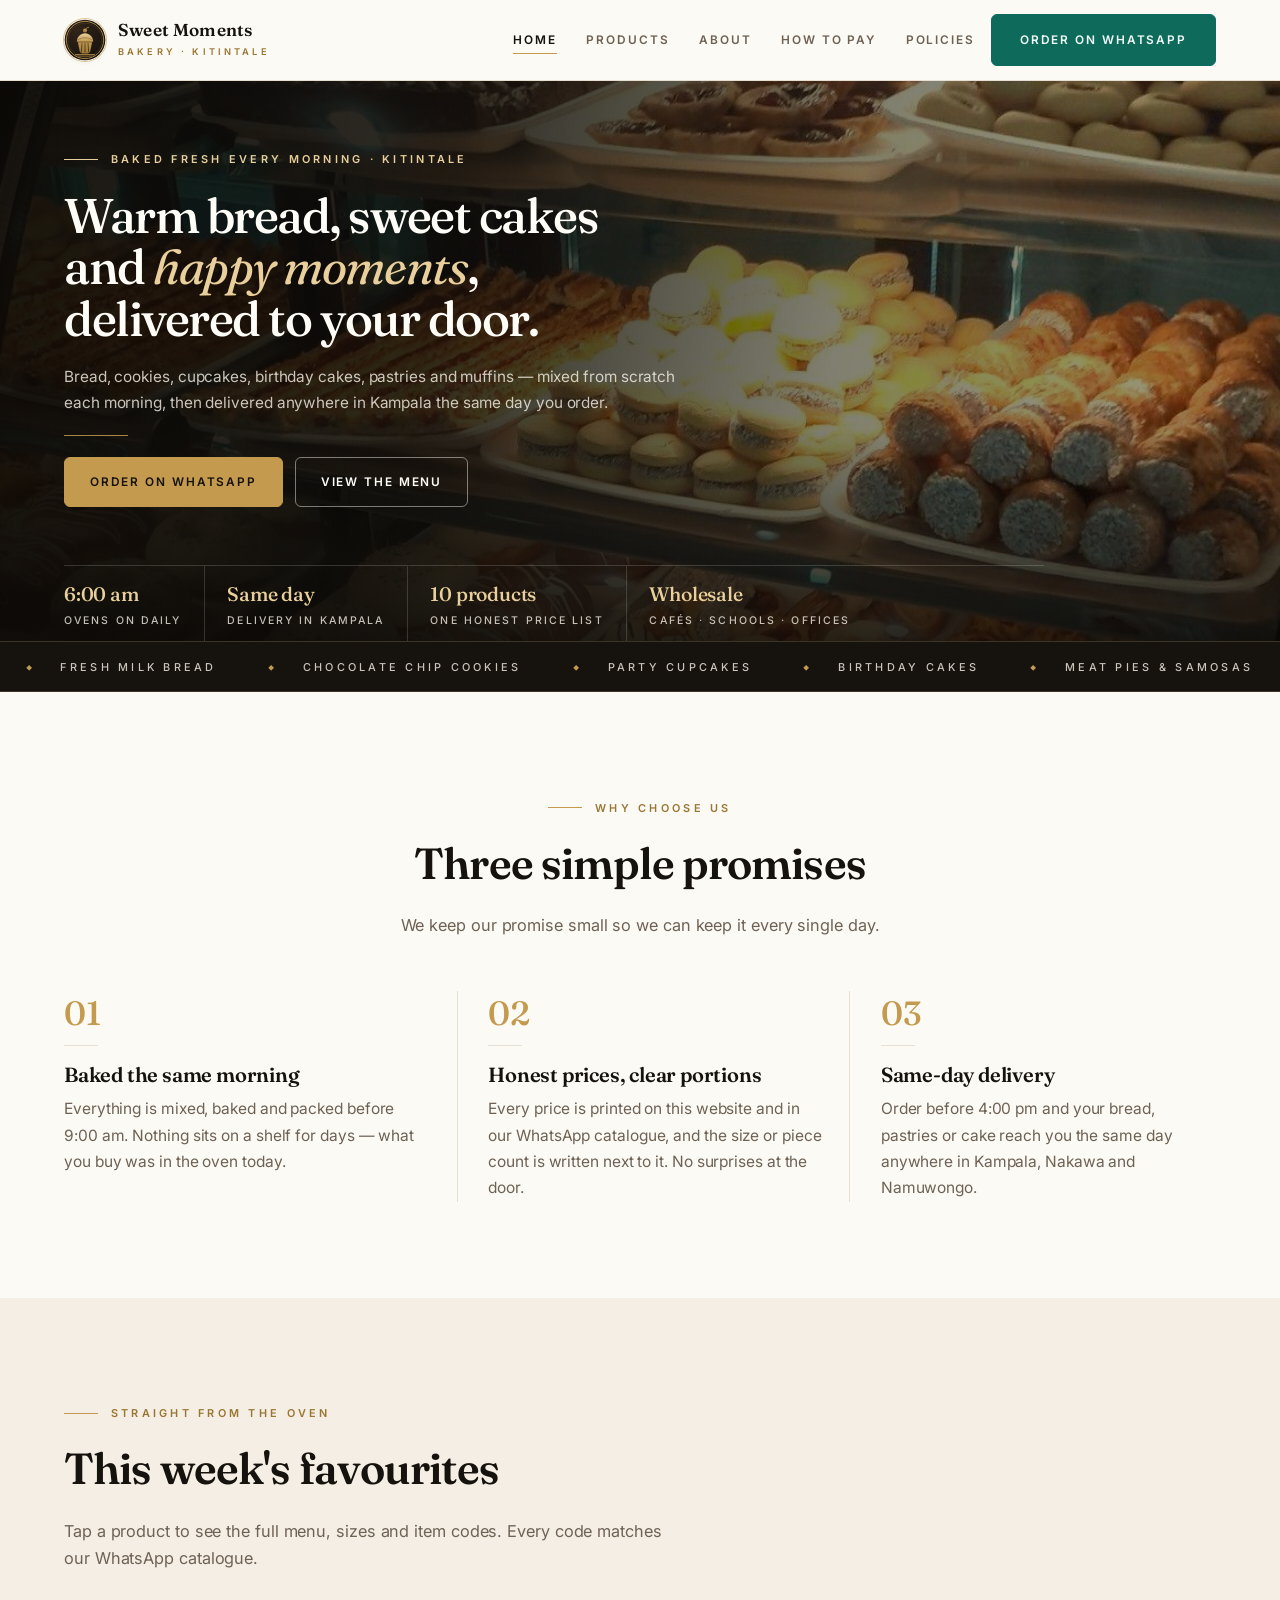
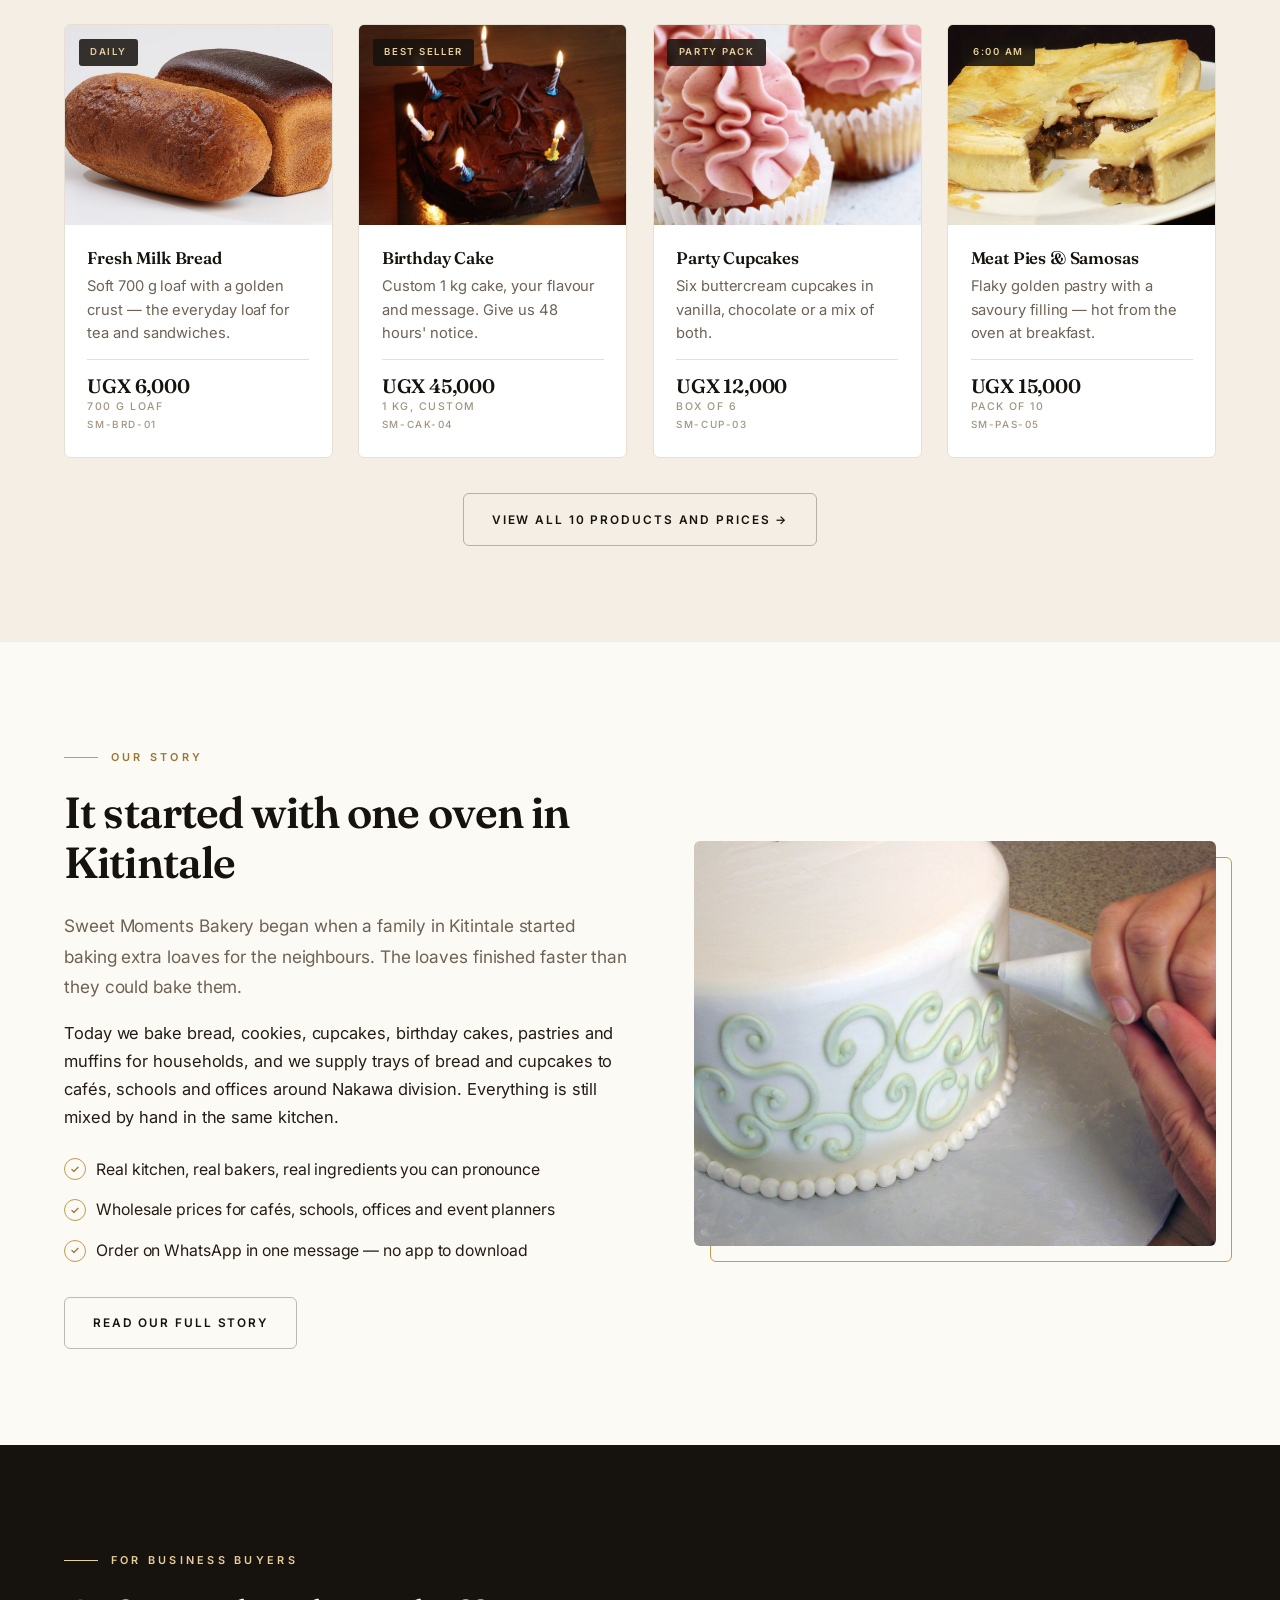
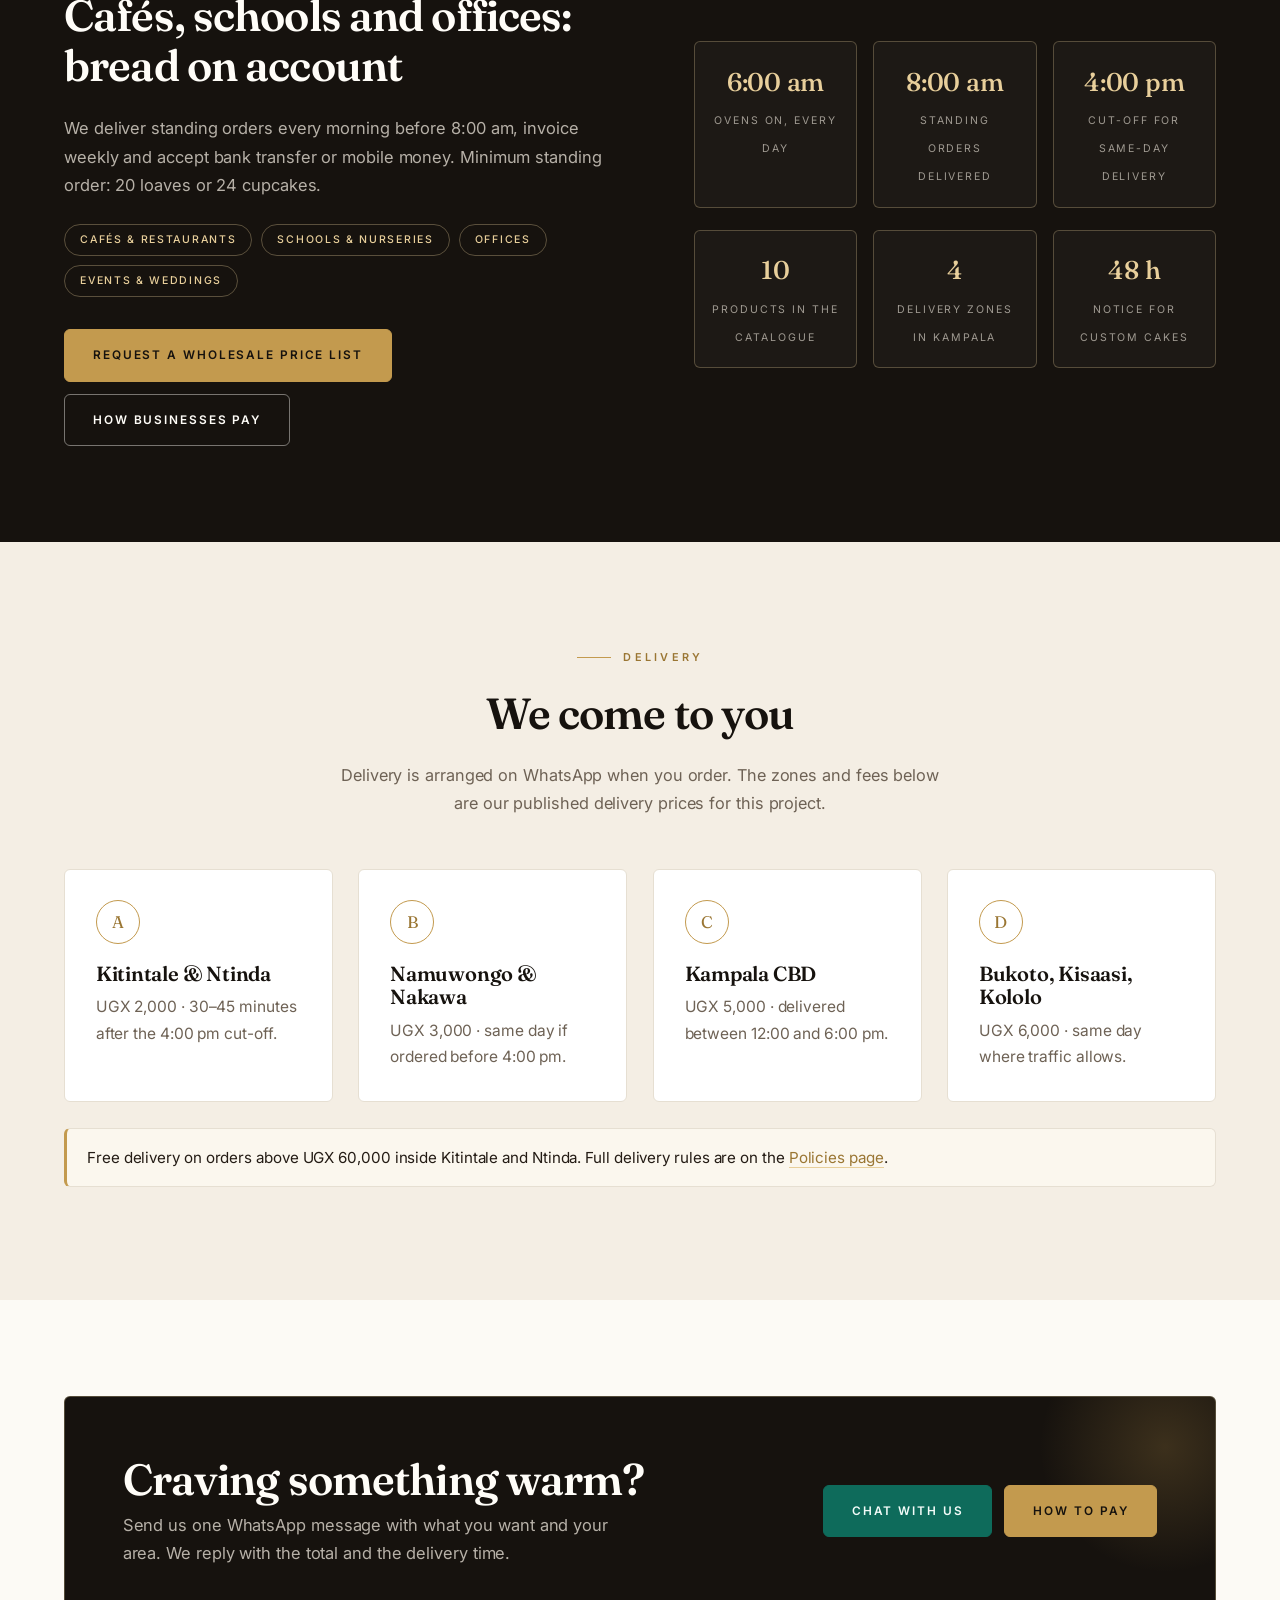
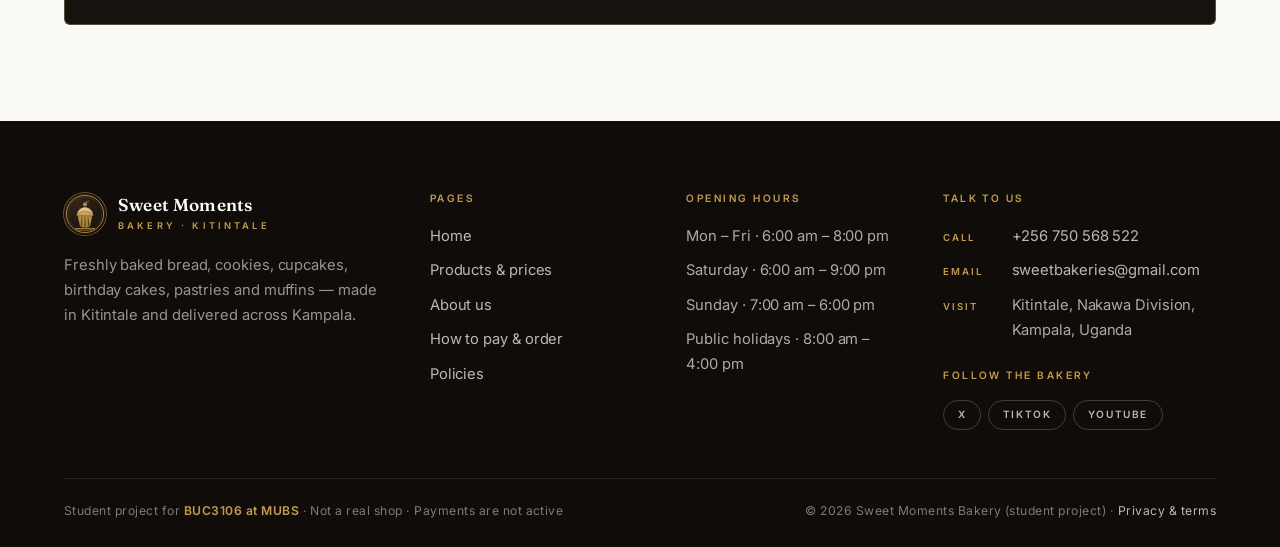
==== commit 23c71755: "Replace social links with the real accounts: X, TikTok, YouTube; catalogue link to wa.me/c/256786212" ====
--- a/index.html
+++ b/index.html
@@ -318,10 +318,9 @@
           </ul>
           <h4 class="spaced">Follow the bakery</h4>
           <div class="social-row">
-            <a href="https://www.facebook.com/SweetMomentsBakeryUG" target="_blank" rel="noopener">Facebook</a>
-            <a href="https://www.tiktok.com/@sweetmoments.ug" target="_blank" rel="noopener">TikTok</a>
-            <a href="https://www.youtube.com/@SweetMomentsBakeryUG" target="_blank" rel="noopener">YouTube</a>
-            <a href="https://www.linkedin.com/company/sweet-moments-bakery" target="_blank" rel="noopener">LinkedIn</a>
+            <a href="https://x.com/sweetmomeng7so" target="_blank" rel="noopener">X</a>
+            <a href="https://www.tiktok.com/@sweetmoments.bake" target="_blank" rel="noopener">TikTok</a>
+            <a href="https://www.youtube.com/@Sweetmomentsbakery-g5i" target="_blank" rel="noopener">YouTube</a>
           </div>
         </div>
       </div>
